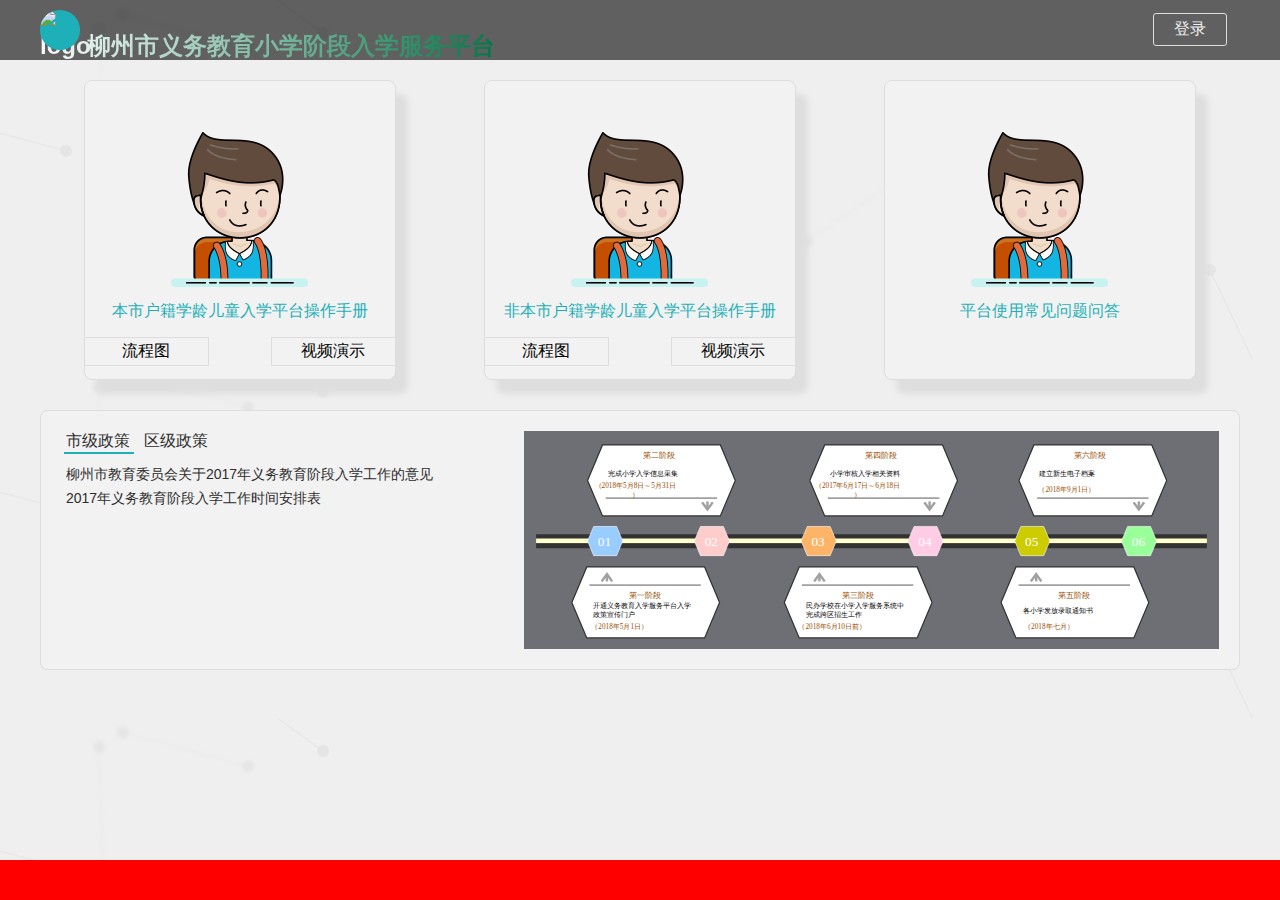
==== index.html @ 2ef8cdbd "主页／登陆页面" ====
<!DOCTYPE html>
<html lang="en">
<head>
  <meta charset="UTF-8">
  <meta name="viewport" content="width=device-width,initial-scale=1.0,maximum-scale=1.0,user-scalable=0,minimal-ui">
  <link rel="stylesheet" href="css/reset.css">
  <link rel="stylesheet" href="css/layout.css">
  <title>柳州市义务教育小学阶段入学服务平台</title>
</head>
<body>
  <header ></header>
  <section class="entrySection">
    <ul class="entry content clearfix">
      <li class="entry-list">
        <dl class="clearfix">
          <dt><img src="images/edu_flow_02.png" alt=""></dt>
          <dd class="entry-pdf"><a href="pdf/2017-info.pdf">本市户籍学龄儿童入学平台操作手册</a></dd>
          <dd class="entry-img">流程图</dd>
          <dd class="entry-video">视频演示</dd>
          <dd class="entry-btn js-show-schoolList">本市户籍学龄儿童报名入口</dd>
        </dl>
      </li>
      <li class="entry-list ">
        <dl class="entry-box clearfix">
          <dt><img src="images/edu_flow_02.png" alt=""></dt>
          <dd class="entry-pdf"><a href="pdf/2017-info.pdf">非本市户籍学龄儿童入学平台操作手册</a></dd>
          <dd class="entry-img">流程图</dd>
          <dd class="entry-video">视频演示</dd>
          <dd class="entry-btn js-show-schoolList">非本市户籍学龄儿童报名入口</dd>
        </dl>
      </li>
      <li class="entry-list">
        <dl class="entry-box clearfix">
          <dt><img src="images/edu_flow_02.png" alt=""></dt>
          <dd class="entry-pdf"><a href="pdf/2017-info.pdf">平台使用常见问题问答</a></dd>
        </dl>
      </li>
    </ul>
    <ul class="news content clearfix">
      <li class="news-msg">
        <p class="news-msg-tab js-tab">
          <a href="#municipalNews" class="municipal active ">市级政策</a>
          <a href="#districtNews" class="district">区级政策</a>
          <span class="news-tab-bar"></span>
        </p>
        <ul id="municipalNews" class="news-list  active">
          <li><a target="_blank" href="/html/info_detail.html?id=3443&fid=003443&type=3">柳州市教育委员会关于2017年义务教育阶段入学工作的意见</a></li>
          <li><a target="_blank" href="/html/info_detail.html?id=3445&fid=003445&type=3">2017年义务教育阶段入学工作时间安排表</a></li>
        </ul>
        <ul id="districtNews" class="news-list ">
          <li><a target="_blank" href="/html/info_detail.html?id=3456&fid=013456&type=2">城中区教育委员会关于印发城中区区2017年义务教育阶段入学工作意见的通知</a></li>
        </ul>
      </li>
      <li class="news-img">
        <ul class="news-img-box">
          <img src="images/timeNews.svg" alt="">
        </ul>
      </li>
    </ul>
  </section>
  <footer class="footer"></footer>
  <div class="modal">
    <div class="close-tier"></div>
    <div class="modal-dialog">
      <span class="clear-modal"></span>
      <div class="modal-header">
        <input type="text" class="modal-header-search" placeholder="请选择新生入学学区／或直接输入学校名称">
      </div>
      <ul class="modal-section clearfix"></ul>
    </div>
  </div>
  <script src="js/jquery-1.7.min.js" type="text/javascript" charset="utf-8"></script>
  <script src="js/master.js" type="text/javascript"></script>
</body>
</html>
---- css/layout.css ----
body{
  position: relative;
  overflow: hidden;
  background: rgba(0,0,0,0) url(../images/bg.png) center top;
  background-color: #efefef;
}
.content{
  width: 1200px;
  margin: 0 auto;
}
header{
  height: 60px;
  background-color: rgba(0,0,0,.6);
}
.logo{
  display: inline-block;
  width:40px;
  height: 40px;
  margin: 10px 0;
  line-height: 40px;
  text-align: center;
  border-radius: 50%;
  background-color: #1db0b8;
}
.title{
  float: left;
  font-size:24px;
  line-height: 60px;
  background-image: -webkit-gradient(linear, 0 0, right bottom,from(rgba(255, 255, 255, 1)), to(rgba(0, 118, 72, 1)));
  -webkit-background-clip: text;
  -webkit-text-fill-color: transparent;
}

.link-login a,
.link-register a{
  margin: 13px;
  padding: 5px 20px;
  color: #efefef;
  border: 1px solid #ddd;
  border-radius: 3px;
}

.link-login{
  float: left;
}
.link-register{
  float: right;
}
.entrySection{
  padding: 20px 0;
}

.entry{
}
.entry-box{
  width: 100%;
  height: 100%;
}
.entry-list{
  float: left;
  overflow: hidden;
  margin: 0 3.66%;
  padding-top:32px;
  width: 26%;
  height: 300px;
  text-align: center;
  border: 1px solid #ddd;
  border-radius: 8px;
  background-color: #f2f2f2;
  box-shadow: 12px 14px 6px #dedede;
  -webkit-transition: padding-top .6s,box-shadow .6s;
}

.entry-list:hover{
  padding-top: 0px;
  box-shadow: 18px 20px 14px #dedede;
}

.entry-pdf{
  margin: 10px 0;
}
.entry-pdf a{
  color: #1db0b8;
}

.entry-img,
.entry-video{
  margin: 5px 0 ;
  padding: 3px;
  width: 40%;
  cursor: pointer;
  border: 1px solid #ddd;
}

.entry-img{
  float:left;
  border-left: none;
}

.entry-video{
  float: right;
  border-right: none;
}

.entry-btn{
  float: left;
  width: 100%;
  line-height: 34px;
  margin-top: 8px ;
  cursor: pointer;
  color: #fff;
  background-color:#1db0b8;
}

.news{
  margin-top: 30px;
  padding: 20px;
  height: 260px;
  border: 1px solid #ddd;
  border-radius: 8px;
  background-color: #f2f2f2;
}

.news a{
  padding: 0 5px;
  color: #2d2d2d;
}

.news-msg{
  float: left;
  width: 40%;
}

.news-msg-tab{
  position: relative;
  margin-bottom: 10px;
}

.municipal.active~ .news-tab-bar {
  left: -5px;
}

.district.active~ .news-tab-bar {
  left: 72px;
}

.news-tab-bar{
  position: absolute;
  bottom: -2px;
  margin: 0 8px;
  width: 70px;
  height: 2px;
  background: #1db0b8;
  -webkit-transition: left .15s ease-in;
  transition: left .15s ease-in;
}

.news-list{
  line-height: 24px;
  font-size: 14px;
  display: none;
}

.news-list.active{
  display: block;
}

.news-img{
  float: right;
  width: 60%;
  height: 100%;
  background-color: rgba(21,24,33,.6);
}
.news-img-box img{
  width: 100%;
}

.footer{
  position: absolute;
  bottom: 0;
  width: 100%;
  height: 40px;
  background-color: red;
}
.modal{
  position: fixed;
  top: 0;
  right: 0;
  bottom: 0;
  left: 0;
  z-index: 10;
  display: none;
  text-align: center;
  background-color:rgba(0,0,0,.63)
}
.modal-dialog{
  position: absolute;
  top: 0;
  right: 0;
  bottom: 0;
  left: 0;
  z-index: 10;
  margin: auto;
  padding: 25px;
  width: 600px;
  height: 494px;
  border-radius: 10px;
  background-color: #fff;
}
.clear-modal{
  position: absolute;
  top: 0px;
  right: 10px;
}
.clear-modal::before {
  content: "\2717";
  cursor: pointer;
  font-size: 40px;
}
.close-tier{
  width: 100%;
  height: 100%;
}
.modal-header{
  padding-left: 10px;
  text-align: left;
  height: 40px;
  border-bottom: 1px solid #d3d3d3;
}
.modal-header-search{
  width: 98%;
  font-size: 18px;
  line-height: 36px;
  color: #1db0b8;
  border: 0;
  outline: none;
}
.modal-header:focus{
  border-bottom-color:#1db0b8 ;
}
.modal-section{
  margin-top: 40px;
}
.modal-section-list{
  float: left;
  margin:0 1.66% 20px;
  width: 30%;
  height: 40px;
  cursor: pointer;
  line-height: 40px;
  border: 1px solid #ececec;
  border-radius: 5px;
}
.modal-section-list:hover{
  color: #fff;
  background-color: #1db0b8;
}
/*userEntry*/
.userEntry{
  position: fixed;
  top:0;
  right: 0;
  bottom: 0;
  left: 0;
  width: 300px;
  height: 400px;
  margin:auto;
  text-align: center;
}

.userEntry input{
  width: 80%;
  height: 32px;
  padding-left: 10px;
  line-height: 32px;
  border: none;
  border-bottom: 1px solid #d3d3d3;
  background-color: transparent;
}

.userEntry input:focus{
  border-bottom: 1px solid #1db0b8;
}

.tab-list{
  display: none;
}

.userEntry-title{
  font-size: 18px;
}

.userEntry-title .js-schoolName{
  color: #1db0b8;
}

.userEntry-tab{
  position: relative;
  margin: 14px auto;
}


.userEntry-tab a{
  padding:0 10px;
  color: inherit;
  opacity: .68;
}

.userEntry-tab .active{
  color: #1db0b8;
}

.tab-login.active~ .userEntry-tab-bar {
  left: 88px;
}

.tab-register.active~ .userEntry-tab-bar {
  left: 146px;
}

.userEntry-tab-bar{
  position: absolute;
  left: 88px;
  bottom: 0;
  margin: 0 8px;
  width: 48px;
  height: 2px;
  background: #1db0b8;
  -webkit-transition: left .15s ease-in;
  transition: left .15s ease-in;
}

.tab-list.active{
  display: block;
}

.login-box ,
.register-box {
  padding: 14px 10px;
  width: 100%;
  border-radius: 8px;
  background-color: rgba(0,0,0,.02);
}

.login-box li,
.register-box li{
  margin-bottom: 20px;
}

.login-box li:last-child,
.register-box li:last-child{
  margin-bottom: 0;
}

.login-btn,
.register-btn {
  width: 80%;
  color: inherit;
  height: 36px;
  line-height: 36px;
  border: 1px solid #ddd;
  border-radius: 8px;
}

.login-btn:hover,
.register-btn {
  color: #fff;
  background-color: #1db0b8;
}

.login-box .findPwd-link{
  font-size: 12px;
  text-align: right;
}

.findPwd-link a{
  color: #222;
}
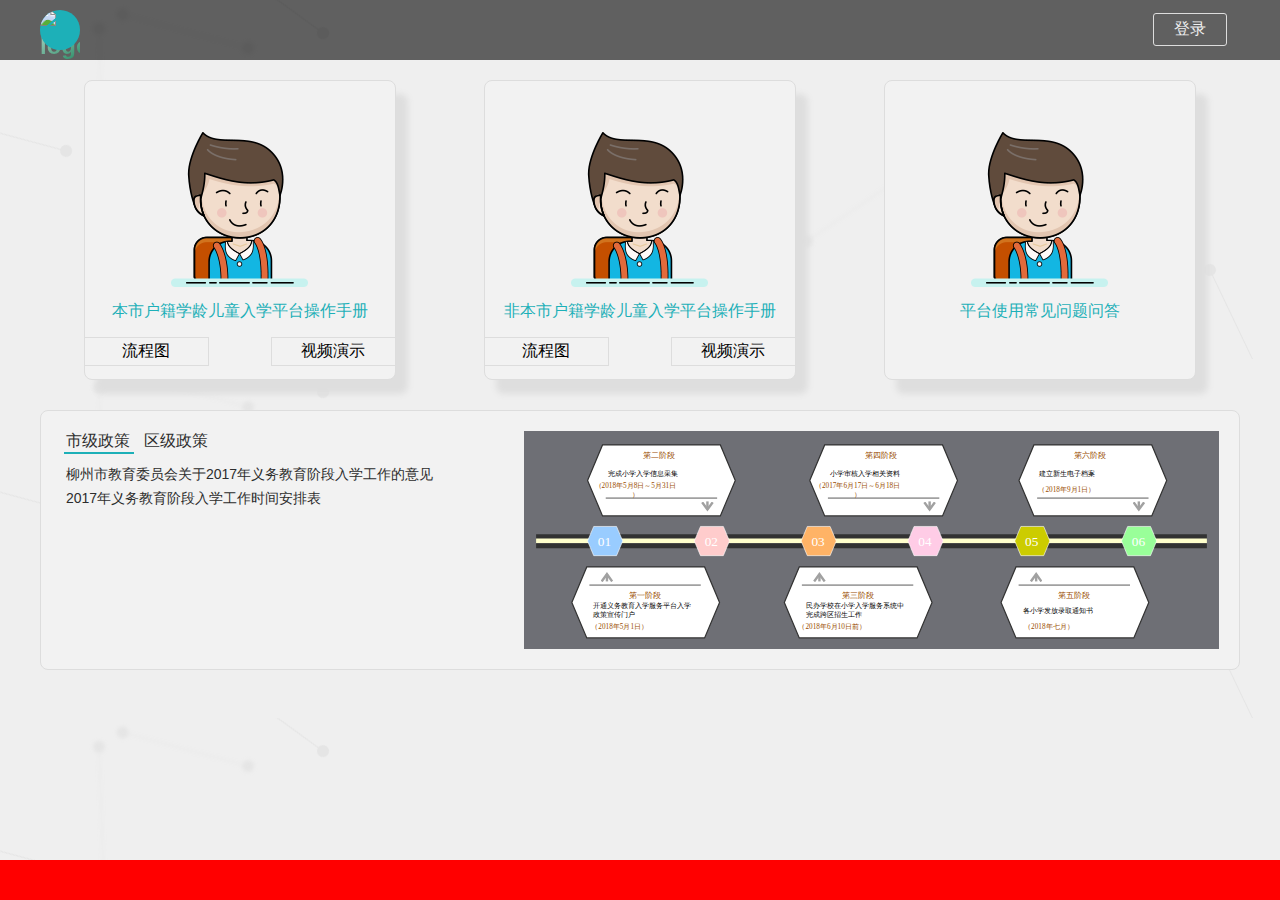
==== commit cc1bf33d: "新增信息录入" ====
--- a/index.html
+++ b/index.html
@@ -59,7 +59,7 @@
     </ul>
   </section>
   <footer class="footer"></footer>
-  <div class="modal">
+  <div class="modal indexModal">
     <div class="close-tier"></div>
     <div class="modal-dialog">
       <span class="clear-modal"></span>
--- a/css/layout.css
+++ b/css/layout.css
@@ -182,6 +182,12 @@
   height: 40px;
   background-color: red;
 }
+
+.indexModal{
+  display: none;
+  text-align: center;
+}
+
 .modal{
   position: fixed;
   top: 0;
@@ -189,8 +195,6 @@
   bottom: 0;
   left: 0;
   z-index: 10;
-  display: none;
-  text-align: center;
   background-color:rgba(0,0,0,.63)
 }
 .modal-dialog{
@@ -201,7 +205,7 @@
   left: 0;
   z-index: 10;
   margin: auto;
-  padding: 25px;
+  padding: 25px 35px;
   width: 600px;
   height: 494px;
   border-radius: 10px;
@@ -375,4 +379,134 @@
 
 .findPwd-link a{
   color: #222;
+}
+
+/*信息采集页面*/
+.enterSection{
+  margin-top: 10px;
+}
+
+.notice{
+  text-align: center;
+}
+
+.notice-content{
+  margin-top: 28px;
+  margin-bottom: 20px;
+  min-height: 250px;
+  padding: 10px;
+  border: 1px solid #ddd;
+}
+
+.check-container{
+  font-size: 14px;
+  cursor: pointer;
+  margin-bottom: 30px;
+}
+
+.check-container input[type="checkbox"]{
+  margin: 0;
+  width: 16px;
+  height: 16px;
+  vertical-align: middle;
+}
+
+.clear-btn{
+  display: inline-block;
+  padding: 8px 0;
+  width: 100%;
+  text-align: center;
+  letter-spacing: 10px;
+  border: 1px solid #ddd;
+  border-radius: 4px;
+  cursor: pointer;
+}
+
+.clear-btn:hover{
+  color: #fff;
+  background-color: #1b6d85;
+}
+
+.msgTip{
+  text-align: center;
+}
+
+.addMsg{
+  padding: 10px 30px;
+  width: 1000px;
+  margin: 10px auto;
+  border-radius: 8px;
+  background-color: #fff;
+}
+
+.addMsg li{
+  width: 50%;
+  float: left;
+  font-size: 14px;
+  margin-bottom: 12px;
+}
+
+.addMsg li:last-child{
+  margin-bottom: 0;
+}
+
+.addMsg li label{
+  display: inline-block;
+  width: 30%;
+  text-align: right;
+}
+
+.addMsg li input ,
+.msg-select
+{
+  padding-left: 6px;
+  width: 170px;
+  height: 24px;
+  border: 1px solid #efefef;
+  border-radius: 3px;
+  outline: none;
+}
+.msg-select{
+  /*将默认的select选择框样式清除*/
+  appearance:none;
+  -moz-appearance:none;
+  -webkit-appearance:none;
+  background: url(../images/more_unfold.png) no-repeat right;
+}
+
+.tip-danger{
+  color: #e4393b;
+}
+
+.entering-submit{
+  width: 50%;
+  height: 36px;
+  border: 1px solid #ddd;
+  border-radius: 4px;
+  letter-spacing: 4px;
+  background-color: #fff;
+  cursor: pointer;
+}
+
+.entering-submit:hover{
+  color: #fff;
+  background-color: #1b6d85;
+}
+
+.btn-box{
+  text-align: center;
+}
+
+/*预约时间*/
+.appointment{
+  position: absolute;
+  top:0;
+  right: 0;
+  bottom: 0;
+  left: 0;
+  margin:auto;
+  width: 1000px;
+  height:430px;
+  border: 1px solid #ddd;
+  border-radius: 8px;
 }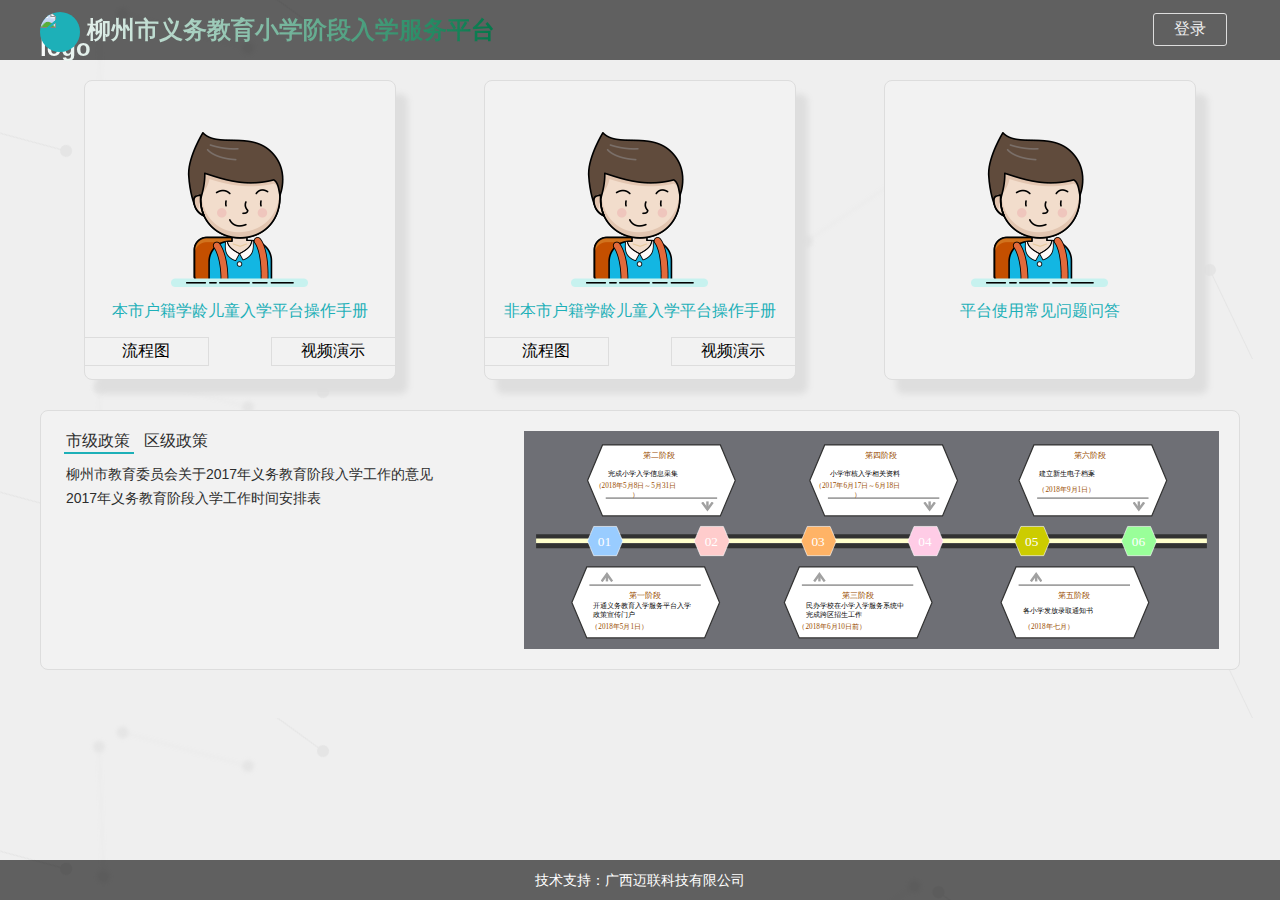
==== commit c1a7eb12: "信息反馈，首页手机适配" ====
--- a/index.html
+++ b/index.html
@@ -14,7 +14,7 @@
       <li class="entry-list">
         <dl class="clearfix">
           <dt><img src="images/edu_flow_02.png" alt=""></dt>
-          <dd class="entry-pdf"><a href="pdf/2017-info.pdf">本市户籍学龄儿童入学平台操作手册</a></dd>
+          <dd class="entry-pdf"><a href="pdf/2017-test.pdf">本市户籍学龄儿童入学平台操作手册</a></dd>
           <dd class="entry-img">流程图</dd>
           <dd class="entry-video">视频演示</dd>
           <dd class="entry-btn js-show-schoolList">本市户籍学龄儿童报名入口</dd>
@@ -23,7 +23,7 @@
       <li class="entry-list ">
         <dl class="entry-box clearfix">
           <dt><img src="images/edu_flow_02.png" alt=""></dt>
-          <dd class="entry-pdf"><a href="pdf/2017-info.pdf">非本市户籍学龄儿童入学平台操作手册</a></dd>
+          <dd class="entry-pdf"><a href="pdf/2017-test.pdf">非本市户籍学龄儿童入学平台操作手册</a></dd>
           <dd class="entry-img">流程图</dd>
           <dd class="entry-video">视频演示</dd>
           <dd class="entry-btn js-show-schoolList">非本市户籍学龄儿童报名入口</dd>
--- a/css/layout.css
+++ b/css/layout.css
@@ -17,6 +17,7 @@
   width:40px;
   height: 40px;
   margin: 10px 0;
+  vertical-align: middle;
   line-height: 40px;
   text-align: center;
   border-radius: 50%;
@@ -180,7 +181,14 @@
   bottom: 0;
   width: 100%;
   height: 40px;
-  background-color: red;
+  background-color: rgba(0,0,0,.6);
+}
+
+.footer-title{
+  color: #fff;
+  font-size: 14px;
+  line-height: 40px;
+  text-align: center;
 }
 
 .indexModal{
@@ -326,7 +334,7 @@
   position: absolute;
   left: 88px;
   bottom: 0;
-  margin: 0 8px;
+  margin: -1px 8px;
   width: 48px;
   height: 2px;
   background: #1db0b8;
@@ -479,8 +487,9 @@
 }
 
 .entering-submit{
-  width: 50%;
+  width: 80%;
   height: 36px;
+  line-height: 34px;
   border: 1px solid #ddd;
   border-radius: 4px;
   letter-spacing: 4px;
@@ -494,6 +503,8 @@
 }
 
 .btn-box{
+  margin: 0 auto;
+  width: 1000px;
   text-align: center;
 }
 
@@ -509,4 +520,291 @@
   height:430px;
   border: 1px solid #ddd;
   border-radius: 8px;
-}+  overflow: hidden;
+}
+
+.appointment-form{
+  position: relative;
+}
+
+.appointment-left{
+  float: left;
+  padding: 10px;
+  width: 35%;
+  height: 100%;
+  background-color: #00b7ee;
+}
+
+.appointment-left-radius{
+  margin: 0 auto;
+  width: 140px;
+  height: 140px;
+  border-radius: 50%;
+  background-color: #fff;
+}
+
+.appointment-left-text{
+  margin-top: 20px;
+  padding: 0 20px;
+}
+
+.appointment-left-text h4{
+  text-align: center;
+}
+
+.appointment-right{
+  float: right;
+  padding: 20px;
+  width: 65%;
+  height: 100%;
+}
+
+.appointment-right-tip{
+  margin-bottom: 10px;
+}
+
+.appointment-submit{
+  position: absolute;
+  bottom: 20px;
+  left: 50%;
+  margin-left: -100px;
+  width: 200px;
+  height: 30px;
+  border: 1px solid #ddd;
+  background-color: #fff;
+  border-radius: 3px;
+  cursor: pointer;
+}
+
+.appointment-submit:hover{
+  color: #fff;
+  background-color: #1b6d85;
+}
+
+.date-tab{
+  font-size: 0;
+}
+
+.date-tab a{
+  padding: 8px 40px;
+  font-size: 16px;
+  color: #222;
+  border: 1px solid #ddd;
+  border-bottom: 0;
+  background-color: #fff;
+}
+
+.date-tab a:first-child{
+  border-top-left-radius: 8px;
+  border-right: 0;
+}
+
+.date-tab a:last-child{
+  border-top-right-radius: 8px;
+  border-left: 0;
+}
+
+.date-tab a.active{
+  margin-bottom: -1px;
+  height: 39px;
+  background-color: #efefef;
+}
+
+.time-box{
+  padding: 10px;
+  height: 320px;
+  border: 1px solid #ddd;
+}
+
+.time-box>li{
+  display: none;
+  height: 100%;
+}
+
+.time-box>li label{
+  cursor: pointer;
+}
+
+
+.time-box>li.active{
+  display: block;
+}
+
+.time-menu li{
+  float: left;
+  margin: 10px 0;
+  width: 50%;
+}
+
+.time-title{
+  margin-bottom: 10px;
+}
+
+/*录取结果反馈页面*/
+
+.result{
+  position: absolute;
+  top:0;
+  right: 0;
+  bottom: 0;
+  left: 0;
+  margin:auto;
+  padding: 20px;
+  width: 60%;
+  height: 160px;
+  border: 1px solid #ddd;
+  border-radius: 8px;
+  overflow: hidden;
+}
+
+
+
+.error-prompt,
+.loading-prompt,
+.success-prompt
+{
+  float: left;
+  margin-right: 10px;
+  vertical-align:middle;
+  width: 64px;
+  height: 64px;
+}
+
+.error-prompt{
+  background: url(../images/error.svg);
+}
+
+.loading-prompt{
+  background: url(../images/loading.svg);
+}
+
+.success-prompt{
+  background:url(../images/success.svg);
+}
+
+@media screen and (max-width: 375px) {
+  body{
+    height: auto;
+    overflow: auto;
+  }
+  header{
+    width:100%;
+  }
+
+  .logo{
+    vertical-align: middle;
+  }
+
+  .title{
+    font-size: 14px;
+  }
+
+  .content{
+    width: 100%;
+  }
+
+  .link-box{
+    display: none;
+  }
+
+  .entrySection{
+    padding: 20px;
+  }
+
+  .entry-list{
+    width: 100%;
+    margin: 0;
+    margin-bottom: 20px;
+    padding: 0;
+    box-shadow:8px 8px 10px #dedede;
+    -webkit-transition:none;
+  }
+  .entry-list:hover{
+    box-shadow:8px 8px 10px #dedede;
+  }
+
+  .entry-btn{
+    margin-top: -4px;
+    height: 45px;
+    line-height: 45px;
+  }
+
+  .news{
+    height: auto;
+    margin-bottom: 30px;
+  }
+
+  .news-msg{
+    width: 100%;
+  }
+
+  .news-img{
+    float: left;
+    width: 100%;
+    display: none;
+  }
+
+  .modal-dialog{
+    width: 90%;
+  }
+
+  .modal-header-search{
+    font-size: 14px;
+  }
+  .modal-header{
+    padding-bottom: 1px;
+  }
+
+  .modal-section-list{
+    width: 100%;
+  }
+}
+
+@media screen and (min-width:375px) and (max-width: 750px)  {
+  body{
+    height: auto;
+    overflow: auto;
+  }
+  header{
+    width:100%;
+  }
+
+  .title{
+    font-size: 18px;
+  }
+
+  .content{
+    width: 100%;
+  }
+
+  .link-box{
+    display: none;
+  }
+
+  .entrySection{
+    padding: 20px;
+  }
+
+  .entry-list{
+    width: 100%;
+    margin: 0;
+    margin-bottom: 20px;
+    padding: 0;
+  }
+
+  .news{
+    height: auto;
+    margin-bottom: 30px;
+  }
+
+  .news-msg{
+    width: 100%;
+  }
+
+  .news-img{
+    float: left;
+    width: 100%;
+    display: none;
+  }
+}
+
